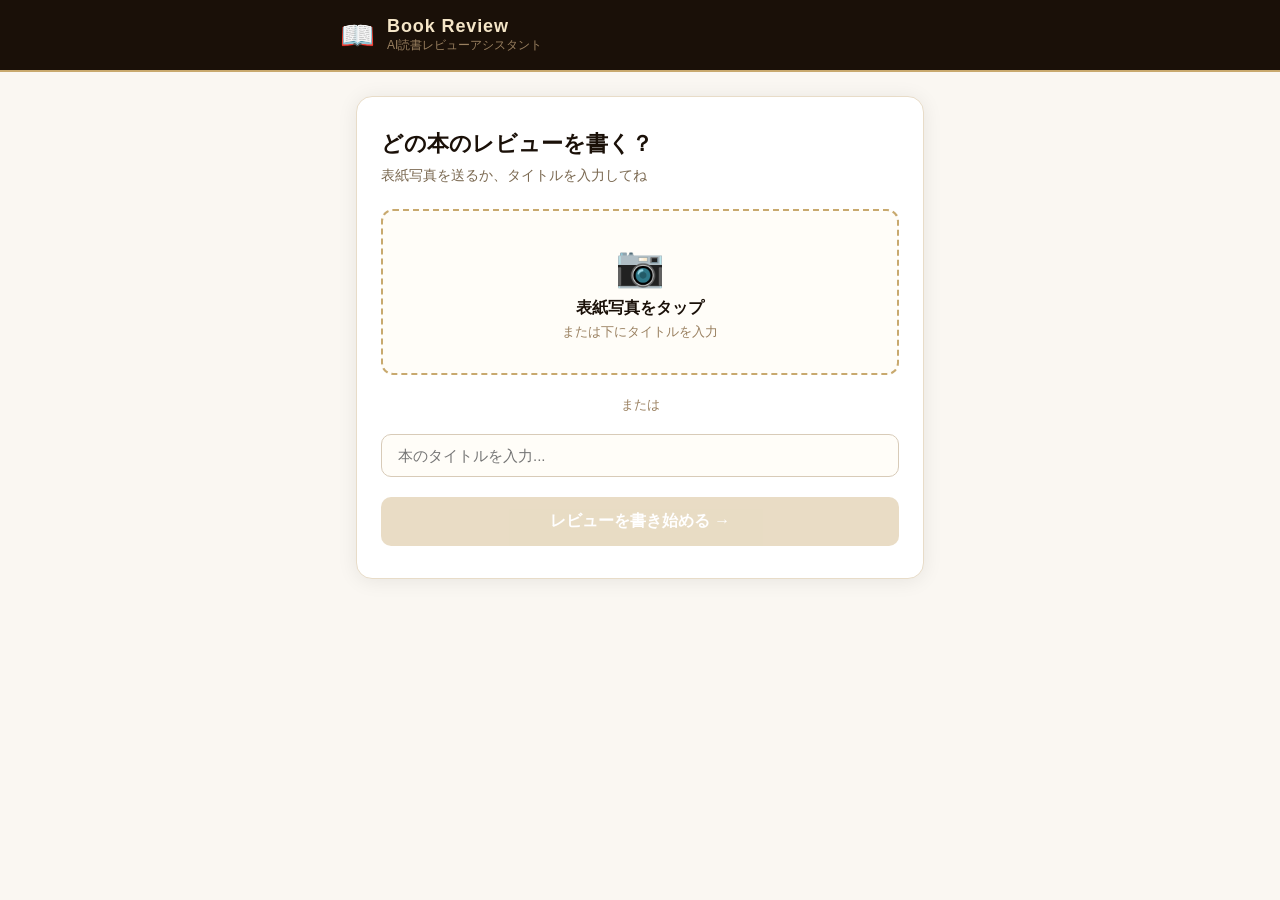
==== book-review.html @ 0fc272b6 "Add files via upload" ====
<!DOCTYPE html>
<html lang="ja">
<head>
<meta charset="UTF-8">
<meta name="viewport" content="width=device-width, initial-scale=1.0, maximum-scale=1.0">
<meta name="apple-mobile-web-app-capable" content="yes">
<meta name="apple-mobile-web-app-status-bar-style" content="black">
<meta name="apple-mobile-web-app-title" content="Book Review">
<title>Book Review</title>
<style>
  * { box-sizing: border-box; margin: 0; padding: 0; }
  body {
    min-height: 100vh;
    background: #faf7f2;
    font-family: 'Hiragino Kaku Gothic ProN', 'Noto Sans JP', sans-serif;
    display: flex;
    flex-direction: column;
  }
  header {
    background: #1a1008;
    padding: 16px 20px;
    border-bottom: 2px solid #c8a96e;
    position: sticky; top: 0; z-index: 10;
  }
  .header-inner { max-width: 600px; margin: 0 auto; display: flex; align-items: center; gap: 12px; }
  .logo { font-size: 28px; }
  .logo-text { color: #f5e6c8; font-size: 18px; font-weight: 700; letter-spacing: 0.05em; }
  .logo-sub { color: #9a8060; font-size: 12px; }
  main { flex: 1; padding: 24px 16px 40px; max-width: 600px; margin: 0 auto; width: 100%; }

  /* UPLOAD */
  .card {
    background: #fff;
    border-radius: 16px;
    padding: 32px 24px;
    box-shadow: 0 2px 20px rgba(0,0,0,0.08);
    border: 1px solid #e8dcc8;
  }
  .card-title { font-size: 22px; font-weight: 700; color: #1a1008; margin-bottom: 8px; }
  .card-sub { font-size: 14px; color: #7a6850; margin-bottom: 24px; }
  .drop-zone {
    border: 2px dashed #c8a96e;
    border-radius: 12px;
    padding: 32px 20px;
    text-align: center;
    cursor: pointer;
    background: #fffdf8;
    min-height: 140px;
    display: flex;
    flex-direction: column;
    align-items: center;
    justify-content: center;
    transition: all 0.2s;
  }
  .drop-zone:active { background: #fdf8ee; border-color: #a08040; }
  .drop-icon { font-size: 40px; margin-bottom: 8px; }
  .drop-text { font-size: 16px; font-weight: 600; color: #1a1008; }
  .drop-sub { font-size: 13px; color: #9a8060; margin-top: 4px; }
  #preview-img { max-height: 200px; max-width: 100%; border-radius: 8px; object-fit: contain; display: none; }
  .divider { text-align: center; margin: 20px 0; }
  .divider span { background: #fff; padding: 0 12px; color: #9a8060; font-size: 13px; }
  #book-title-input {
    width: 100%;
    padding: 12px 16px;
    border-radius: 10px;
    border: 1.5px solid #d8cbb8;
    font-size: 15px;
    color: #1a1008;
    background: #fffdf8;
    outline: none;
    margin-bottom: 20px;
    font-family: inherit;
  }
  #book-title-input:focus { border-color: #c8a96e; }
  .start-btn {
    width: 100%;
    padding: 14px;
    border-radius: 10px;
    border: none;
    background: #c8a96e;
    color: #fff;
    font-size: 16px;
    font-weight: 700;
    cursor: pointer;
    transition: all 0.2s;
    font-family: inherit;
    opacity: 0.4;
  }
  .start-btn.active { opacity: 1; }
  .start-btn.active:active { background: #a08040; }

  /* CHAT */
  #chat-wrap {
    display: none;
    flex-direction: column;
    height: calc(100vh - 120px);
    background: #fff;
    border-radius: 16px;
    overflow: hidden;
    box-shadow: 0 2px 20px rgba(0,0,0,0.08);
    border: 1px solid #e8dcc8;
  }
  .chat-header {
    display: flex;
    align-items: center;
    gap: 12px;
    padding: 14px 16px;
    background: #1a1008;
  }
  #chat-thumb { width: 40px; height: 52px; object-fit: cover; border-radius: 4px; display: none; flex-shrink: 0; }
  .chat-title { color: #f5e6c8; font-size: 15px; font-weight: 700; }
  .chat-sub { color: #9a8060; font-size: 12px; }
  #chat-messages {
    flex: 1;
    overflow-y: auto;
    padding: 16px 14px;
    display: flex;
    flex-direction: column;
    gap: 12px;
  }
  .msg-row { display: flex; align-items: flex-end; gap: 8px; }
  .msg-row.user { justify-content: flex-end; }
  .msg-row.ai { justify-content: flex-start; }
  .ai-avatar {
    width: 28px; height: 28px;
    background: #c8a96e;
    border-radius: 50%;
    display: flex; align-items: center; justify-content: center;
    font-size: 10px; font-weight: 700; color: #fff;
    flex-shrink: 0;
  }
  .bubble {
    max-width: 75%;
    padding: 10px 14px;
    border-radius: 16px;
    font-size: 14px;
    line-height: 1.6;
    white-space: pre-wrap;
    word-break: break-word;
  }
  .bubble.user { background: #c8a96e; color: #fff; border-bottom-right-radius: 4px; }
  .bubble.ai { background: #f0ebe0; color: #1a1008; border-bottom-left-radius: 4px; }
  .typing { display: flex; align-items: center; gap: 4px; padding: 12px 14px; }
  .typing-dot {
    width: 6px; height: 6px;
    border-radius: 50%;
    background: #9a8060;
    animation: typingPulse 1s infinite;
  }
  .typing-dot:nth-child(2) { animation-delay: 0.2s; }
  .typing-dot:nth-child(3) { animation-delay: 0.4s; }
  @keyframes typingPulse {
    0%,100% { opacity: 0.3; transform: scale(0.8); }
    50% { opacity: 1; transform: scale(1); }
  }
  .input-area {
    display: flex;
    gap: 8px;
    padding: 12px 14px;
    border-top: 1px solid #e8dcc8;
    background: #fffdf8;
  }
  #chat-input {
    flex: 1;
    padding: 10px 14px;
    border-radius: 20px;
    border: 1.5px solid #d8cbb8;
    font-size: 14px;
    outline: none;
    resize: none;
    font-family: inherit;
    line-height: 1.5;
    color: #1a1008;
    background: #fff;
    max-height: 120px;
  }
  #chat-input:focus { border-color: #c8a96e; }
  .send-btn {
    width: 40px; height: 40px;
    border-radius: 50%;
    border: none;
    background: #c8a96e;
    color: #fff;
    font-size: 18px;
    cursor: pointer;
    flex-shrink: 0;
    display: flex; align-items: center; justify-content: center;
    transition: all 0.2s;
  }
  .send-btn:active { background: #a08040; }

  /* REVIEW */
  #review-wrap { display: none; }
  .review-header { text-align: center; margin-bottom: 20px; }
  .review-emoji { font-size: 40px; display: block; margin-bottom: 8px; }
  #review-book-img { height: 120px; border-radius: 6px; box-shadow: 0 4px 12px rgba(0,0,0,0.15); display: none; }
  .review-book-wrap { display: flex; justify-content: center; margin-bottom: 20px; }
  #review-textarea {
    width: 100%;
    padding: 14px;
    border-radius: 10px;
    border: 1.5px solid #d8cbb8;
    font-size: 14px;
    line-height: 1.8;
    color: #1a1008;
    resize: vertical;
    font-family: inherit;
    background: #fffdf8;
    outline: none;
    margin-bottom: 16px;
    min-height: 200px;
  }
  #review-textarea:focus { border-color: #c8a96e; }
  .copy-btn {
    width: 100%;
    padding: 14px;
    border-radius: 10px;
    border: none;
    background: #1a1008;
    color: #f5e6c8;
    font-size: 15px;
    font-weight: 700;
    cursor: pointer;
    margin-bottom: 10px;
    font-family: inherit;
    transition: all 0.2s;
  }
  .copy-btn:active { background: #333; }
  .reset-btn {
    width: 100%;
    padding: 12px;
    border-radius: 10px;
    border: 1.5px solid #c8a96e;
    background: transparent;
    color: #c8a96e;
    font-size: 14px;
    font-weight: 600;
    cursor: pointer;
    font-family: inherit;
  }
  .reset-btn:active { background: #fffdf8; }

  .fade-in { animation: fadeIn 0.4s ease; }
  @keyframes fadeIn { from { opacity:0; transform:translateY(8px); } to { opacity:1; transform:translateY(0); } }
  ::-webkit-scrollbar { width: 4px; }
  ::-webkit-scrollbar-thumb { background: #d8cbb8; border-radius: 2px; }
</style>
</head>
<body>

<header>
  <div class="header-inner">
    <span class="logo">📖</span>
    <div>
      <div class="logo-text">Book Review</div>
      <div class="logo-sub">AI読書レビューアシスタント</div>
    </div>
  </div>
</header>

<main>
  <!-- UPLOAD -->
  <div id="upload-wrap" class="card fade-in">
    <div class="card-title">どの本のレビューを書く？</div>
    <div class="card-sub">表紙写真を送るか、タイトルを入力してね</div>
    <div class="drop-zone" id="drop-zone" onclick="document.getElementById('file-input').click()">
      <div id="drop-placeholder">
        <div class="drop-icon">📷</div>
        <div class="drop-text">表紙写真をタップ</div>
        <div class="drop-sub">または下にタイトルを入力</div>
      </div>
      <div id="compress-placeholder" style="display:none">
        <div class="drop-icon">⏳</div>
        <div class="drop-text">画像を処理中...</div>
      </div>
      <img id="preview-img" alt="cover">
      <input type="file" id="file-input" accept="image/*" style="display:none">
    </div>
    <div class="divider"><span>または</span></div>
    <input type="text" id="book-title-input" placeholder="本のタイトルを入力...">
    <button class="start-btn" id="start-btn" onclick="startChat()">レビューを書き始める →</button>
  </div>

  <!-- CHAT -->
  <div id="chat-wrap">
    <div class="chat-header">
      <img id="chat-thumb" alt="book">
      <div>
        <div class="chat-title" id="chat-title">読んだ本</div>
        <div class="chat-sub">質問に答えてレビューを完成させよう✍️</div>
      </div>
    </div>
    <div id="chat-messages"></div>
    <div class="input-area">
      <textarea id="chat-input" placeholder="返答を入力..." rows="1" oninput="autoResize(this)" onkeydown="handleKey(event)"></textarea>
      <button class="send-btn" onclick="sendMessage()">↑</button>
    </div>
  </div>

  <!-- REVIEW -->
  <div id="review-wrap" class="card fade-in">
    <div class="review-header">
      <span class="review-emoji">✨</span>
      <div class="card-title">レビューができた！</div>
      <div class="card-sub">このままnoteに貼り付けてOK、気になるとこは手直ししてね</div>
    </div>
    <div class="review-book-wrap">
      <img id="review-book-img" alt="book">
    </div>
    <textarea id="review-textarea"></textarea>
    <button class="copy-btn" onclick="copyReview()" id="copy-btn">📋 テキストをコピー</button>
    <button class="reset-btn" onclick="resetApp()">別の本を書く</button>
  </div>
</main>

<script>
const SYSTEM_PROMPT = `あなたは読書レビューを書くのを手伝うフレンドリーなAIです。
ユーザーが本の写真や書名を送ってきたら、まずその本を認識し、タメ口で親しみやすく会話しながら、レビューに必要な情報を引き出してください。

## 会話の進め方
1. 最初に本を認識して、軽い感想や「どうだった？」という入り口の質問を1〜2個だけ
2. 返答に応じて掘り下げる質問（一番グッときた場面、読む前後で変わったこと、誰に勧めたいか など）
3. 情報が十分集まったら（だいたい4〜6往復）「レビューにまとめようか？」と提案

## 重要なルール
- 質問は一度に1〜2個まで。一気に聞きすぎない
- タメ口・フレンドリー。敬語は使わない
- レビュー生成時は以下のJSONのみを返す（他のテキスト一切なし）:
{"type":"review","title":"本のタイトル","body":"レビュー本文（400〜600字、note投稿用の自然な日本語）"}

会話中は通常のテキストで返答し、レビュー生成時のみJSONを返すこと。`;

let imageBase64 = null;
let imageMediaType = null;
let imagePreview = null;
let apiHistory = [];

// 画像圧縮
function compressImage(file) {
  return new Promise((resolve, reject) => {
    const img = new Image();
    const url = URL.createObjectURL(file);
    img.onload = () => {
      URL.revokeObjectURL(url);
      const MAX = 1200;
      let { width, height } = img;
      if (width > MAX || height > MAX) {
        if (width > height) { height = Math.round(height * MAX / width); width = MAX; }
        else { width = Math.round(width * MAX / height); height = MAX; }
      }
      const canvas = document.createElement('canvas');
      canvas.width = width; canvas.height = height;
      canvas.getContext('2d').drawImage(img, 0, 0, width, height);
      const dataUrl = canvas.toDataURL('image/jpeg', 0.8);
      resolve({ base64: dataUrl.split(',')[1], mediaType: 'image/jpeg', preview: dataUrl });
    };
    img.onerror = reject;
    img.src = url;
  });
}

document.getElementById('file-input').addEventListener('change', async (e) => {
  const file = e.target.files[0];
  if (!file) return;
  document.getElementById('drop-placeholder').style.display = 'none';
  document.getElementById('compress-placeholder').style.display = 'block';
  document.getElementById('preview-img').style.display = 'none';
  try {
    const result = await compressImage(file);
    imageBase64 = result.base64;
    imageMediaType = result.mediaType;
    imagePreview = result.preview;
    document.getElementById('compress-placeholder').style.display = 'none';
    const img = document.getElementById('preview-img');
    img.src = imagePreview;
    img.style.display = 'block';
    updateStartBtn();
  } catch {
    document.getElementById('drop-placeholder').style.display = 'block';
    document.getElementById('compress-placeholder').style.display = 'none';
    alert('画像の読み込みに失敗しました');
  }
});

document.getElementById('book-title-input').addEventListener('input', updateStartBtn);
document.getElementById('book-title-input').addEventListener('keydown', (e) => {
  if (e.key === 'Enter') startChat();
});

function updateStartBtn() {
  const btn = document.getElementById('start-btn');
  const hasInput = imageBase64 || document.getElementById('book-title-input').value.trim();
  btn.classList.toggle('active', !!hasInput);
}

async function callClaude(messages) {
  const res = await fetch('https://api.anthropic.com/v1/messages', {
    method: 'POST',
    headers: {
      'Content-Type': 'application/json',
      'anthropic-version': '2023-06-01',
      'anthropic-dangerous-direct-browser-access': 'true',
    },
    body: JSON.stringify({
      model: 'claude-opus-4-5',
      max_tokens: 1000,
      system: SYSTEM_PROMPT,
      messages,
    }),
  });
  if (!res.ok) throw new Error((await res.text()));
  const data = await res.json();
  return data.content?.map(b => b.text || '').join('') || '';
}

function addMessage(role, text) {
  const messages = document.getElementById('chat-messages');
  const row = document.createElement('div');
  row.className = `msg-row ${role}`;
  if (role === 'ai') {
    const avatar = document.createElement('div');
    avatar.className = 'ai-avatar';
    avatar.textContent = 'AI';
    row.appendChild(avatar);
  }
  const bubble = document.createElement('div');
  bubble.className = `bubble ${role}`;
  bubble.textContent = text;
  row.appendChild(bubble);
  messages.appendChild(row);
  messages.scrollTop = messages.scrollHeight;
}

function showTyping() {
  const messages = document.getElementById('chat-messages');
  const row = document.createElement('div');
  row.className = 'msg-row ai';
  row.id = 'typing-indicator';
  const avatar = document.createElement('div');
  avatar.className = 'ai-avatar';
  avatar.textContent = 'AI';
  const bubble = document.createElement('div');
  bubble.className = 'bubble ai typing';
  bubble.innerHTML = '<div class="typing-dot"></div><div class="typing-dot"></div><div class="typing-dot"></div>';
  row.appendChild(avatar);
  row.appendChild(bubble);
  messages.appendChild(row);
  messages.scrollTop = messages.scrollHeight;
}

function hideTyping() {
  const el = document.getElementById('typing-indicator');
  if (el) el.remove();
}

async function startChat() {
  const title = document.getElementById('book-title-input').value.trim();
  if (!imageBase64 && !title) return;

  document.getElementById('upload-wrap').style.display = 'none';
  const chatWrap = document.getElementById('chat-wrap');
  chatWrap.style.display = 'flex';
  chatWrap.classList.add('fade-in');

  if (imagePreview) {
    const thumb = document.getElementById('chat-thumb');
    thumb.src = imagePreview;
    thumb.style.display = 'block';
  }
  document.getElementById('chat-title').textContent = title || '読んだ本';

  let firstMsg;
  if (imageBase64) {
    firstMsg = {
      role: 'user',
      content: [
        { type: 'image', source: { type: 'base64', media_type: imageMediaType, data: imageBase64 } },
        { type: 'text', text: 'この本のレビューを書きたい！' },
      ],
    };
    addMessage('user', '📸 本の写真を送りました');
  } else {
    firstMsg = { role: 'user', content: `「${title}」のレビューを書きたい！` };
    addMessage('user', `📚 「${title}」`);
  }

  apiHistory = [firstMsg];
  showTyping();

  try {
    const text = await callClaude(apiHistory);
    hideTyping();
    apiHistory.push({ role: 'assistant', content: text });
    addMessage('ai', text);
  } catch (err) {
    hideTyping();
    addMessage('ai', `エラー: ${err.message}`);
  }
}

async function sendMessage() {
  const input = document.getElementById('chat-input');
  const text = input.value.trim();
  if (!text) return;
  input.value = '';
  input.style.height = 'auto';

  addMessage('user', text);
  apiHistory.push({ role: 'user', content: text });
  showTyping();

  try {
    const response = await callClaude(apiHistory);
    hideTyping();

    // JSONチェック
    try {
      const parsed = JSON.parse(response.replace(/```json|```/g, '').trim());
      if (parsed.type === 'review') {
        showReview(parsed.body);
        return;
      }
    } catch {}

    apiHistory.push({ role: 'assistant', content: response });
    addMessage('ai', response);
  } catch (err) {
    hideTyping();
    addMessage('ai', `エラー: ${err.message}`);
  }
}

function handleKey(e) {
  if (e.key === 'Enter' && !e.shiftKey) {
    e.preventDefault();
    sendMessage();
  }
}

function autoResize(el) {
  el.style.height = 'auto';
  el.style.height = Math.min(el.scrollHeight, 120) + 'px';
}

function showReview(body) {
  document.getElementById('chat-wrap').style.display = 'none';
  const reviewWrap = document.getElementById('review-wrap');
  reviewWrap.style.display = 'block';
  reviewWrap.classList.add('fade-in');
  document.getElementById('review-textarea').value = body;
  if (imagePreview) {
    const img = document.getElementById('review-book-img');
    img.src = imagePreview;
    img.style.display = 'block';
  }
}

function copyReview() {
  const text = document.getElementById('review-textarea').value;
  navigator.clipboard.writeText(text).then(() => {
    const btn = document.getElementById('copy-btn');
    btn.textContent = '✅ コピーした！';
    setTimeout(() => { btn.textContent = '📋 テキストをコピー'; }, 2000);
  });
}

function resetApp() {
  imageBase64 = null; imageMediaType = null; imagePreview = null; apiHistory = [];
  document.getElementById('upload-wrap').style.display = 'block';
  document.getElementById('chat-wrap').style.display = 'none';
  document.getElementById('review-wrap').style.display = 'none';
  document.getElementById('chat-messages').innerHTML = '';
  document.getElementById('book-title-input').value = '';
  document.getElementById('preview-img').style.display = 'none';
  document.getElementById('drop-placeholder').style.display = 'block';
  document.getElementById('file-input').value = '';
  updateStartBtn();
}
</script>
</body>
</html>
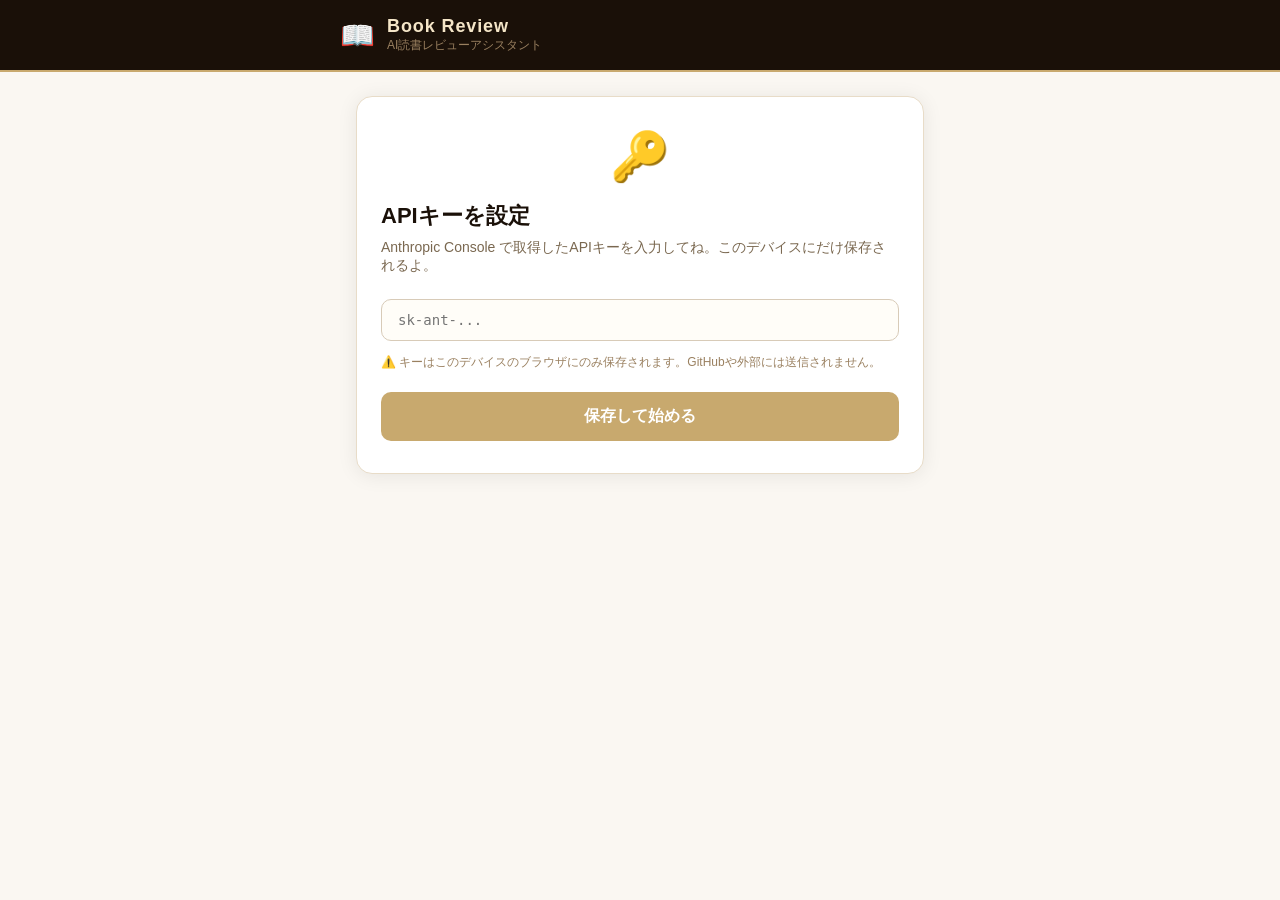
==== commit 28d35cac: "Update book-review.html" ====
--- a/book-review.html
+++ b/book-review.html
@@ -28,7 +28,6 @@
   .logo-sub { color: #9a8060; font-size: 12px; }
   main { flex: 1; padding: 24px 16px 40px; max-width: 600px; margin: 0 auto; width: 100%; }
 
-  /* UPLOAD */
   .card {
     background: #fff;
     border-radius: 16px;
@@ -38,6 +37,45 @@
   }
   .card-title { font-size: 22px; font-weight: 700; color: #1a1008; margin-bottom: 8px; }
   .card-sub { font-size: 14px; color: #7a6850; margin-bottom: 24px; }
+
+  /* API KEY SETUP */
+  #apikey-wrap { display: none; }
+  .apikey-icon { font-size: 48px; text-align: center; margin-bottom: 16px; }
+  .apikey-input {
+    width: 100%;
+    padding: 12px 16px;
+    border-radius: 10px;
+    border: 1.5px solid #d8cbb8;
+    font-size: 14px;
+    color: #1a1008;
+    background: #fffdf8;
+    outline: none;
+    margin-bottom: 12px;
+    font-family: monospace;
+  }
+  .apikey-input:focus { border-color: #c8a96e; }
+  .apikey-note {
+    font-size: 12px;
+    color: #9a8060;
+    margin-bottom: 20px;
+    line-height: 1.6;
+  }
+  .apikey-btn {
+    width: 100%;
+    padding: 14px;
+    border-radius: 10px;
+    border: none;
+    background: #c8a96e;
+    color: #fff;
+    font-size: 16px;
+    font-weight: 700;
+    cursor: pointer;
+    font-family: inherit;
+  }
+  .apikey-btn:active { background: #a08040; }
+
+  /* UPLOAD */
+  #upload-wrap { display: none; }
   .drop-zone {
     border: 2px dashed #c8a96e;
     border-radius: 12px;
@@ -82,12 +120,23 @@
     font-size: 16px;
     font-weight: 700;
     cursor: pointer;
-    transition: all 0.2s;
     font-family: inherit;
     opacity: 0.4;
   }
   .start-btn.active { opacity: 1; }
   .start-btn.active:active { background: #a08040; }
+  .change-key-btn {
+    width: 100%;
+    margin-top: 12px;
+    padding: 10px;
+    border-radius: 10px;
+    border: 1px solid #d8cbb8;
+    background: transparent;
+    color: #9a8060;
+    font-size: 13px;
+    cursor: pointer;
+    font-family: inherit;
+  }
 
   /* CHAT */
   #chat-wrap {
@@ -185,7 +234,6 @@
     cursor: pointer;
     flex-shrink: 0;
     display: flex; align-items: center; justify-content: center;
-    transition: all 0.2s;
   }
   .send-btn:active { background: #a08040; }
 
@@ -223,7 +271,6 @@
     cursor: pointer;
     margin-bottom: 10px;
     font-family: inherit;
-    transition: all 0.2s;
   }
   .copy-btn:active { background: #333; }
   .reset-btn {
@@ -259,6 +306,16 @@
 </header>
 
 <main>
+  <!-- API KEY SETUP -->
+  <div id="apikey-wrap" class="card fade-in">
+    <div class="apikey-icon">🔑</div>
+    <div class="card-title">APIキーを設定</div>
+    <div class="card-sub">Anthropic Console で取得したAPIキーを入力してね。このデバイスにだけ保存されるよ。</div>
+    <input type="password" id="apikey-input" class="apikey-input" placeholder="sk-ant-...">
+    <p class="apikey-note">⚠️ キーはこのデバイスのブラウザにのみ保存されます。GitHubや外部には送信されません。</p>
+    <button class="apikey-btn" onclick="saveApiKey()">保存して始める</button>
+  </div>
+
   <!-- UPLOAD -->
   <div id="upload-wrap" class="card fade-in">
     <div class="card-title">どの本のレビューを書く？</div>
@@ -279,6 +336,7 @@
     <div class="divider"><span>または</span></div>
     <input type="text" id="book-title-input" placeholder="本のタイトルを入力...">
     <button class="start-btn" id="start-btn" onclick="startChat()">レビューを書き始める →</button>
+    <button class="change-key-btn" onclick="changeApiKey()">🔑 APIキーを変更</button>
   </div>
 
   <!-- CHAT -->
@@ -334,6 +392,38 @@
 let imageMediaType = null;
 let imagePreview = null;
 let apiHistory = [];
+
+// 起動時にAPIキー確認
+window.addEventListener('load', () => {
+  const key = localStorage.getItem('anthropic_api_key');
+  if (key) {
+    showUpload();
+  } else {
+    document.getElementById('apikey-wrap').style.display = 'block';
+  }
+});
+
+function saveApiKey() {
+  const key = document.getElementById('apikey-input').value.trim();
+  if (!key.startsWith('sk-ant-')) {
+    alert('APIキーは sk-ant- から始まる文字列です。確認してみてね！');
+    return;
+  }
+  localStorage.setItem('anthropic_api_key', key);
+  document.getElementById('apikey-wrap').style.display = 'none';
+  showUpload();
+}
+
+function changeApiKey() {
+  localStorage.removeItem('anthropic_api_key');
+  document.getElementById('upload-wrap').style.display = 'none';
+  document.getElementById('apikey-input').value = '';
+  document.getElementById('apikey-wrap').style.display = 'block';
+}
+
+function showUpload() {
+  document.getElementById('upload-wrap').style.display = 'block';
+}
 
 // 画像圧縮
 function compressImage(file) {
@@ -394,12 +484,14 @@
 }
 
 async function callClaude(messages) {
+  const apiKey = localStorage.getItem('anthropic_api_key');
   const res = await fetch('https://api.anthropic.com/v1/messages', {
     method: 'POST',
     headers: {
       'Content-Type': 'application/json',
       'anthropic-version': '2023-06-01',
       'anthropic-dangerous-direct-browser-access': 'true',
+      'x-api-key': apiKey,
     },
     body: JSON.stringify({
       model: 'claude-opus-4-5',
@@ -408,7 +500,7 @@
       messages,
     }),
   });
-  if (!res.ok) throw new Error((await res.text()));
+  if (!res.ok) throw new Error(await res.text());
   const data = await res.json();
   return data.content?.map(b => b.text || '').join('') || '';
 }
@@ -512,8 +604,6 @@
   try {
     const response = await callClaude(apiHistory);
     hideTyping();
-
-    // JSONチェック
     try {
       const parsed = JSON.parse(response.replace(/```json|```/g, '').trim());
       if (parsed.type === 'review') {
@@ -521,7 +611,6 @@
         return;
       }
     } catch {}
-
     apiHistory.push({ role: 'assistant', content: response });
     addMessage('ai', response);
   } catch (err) {
